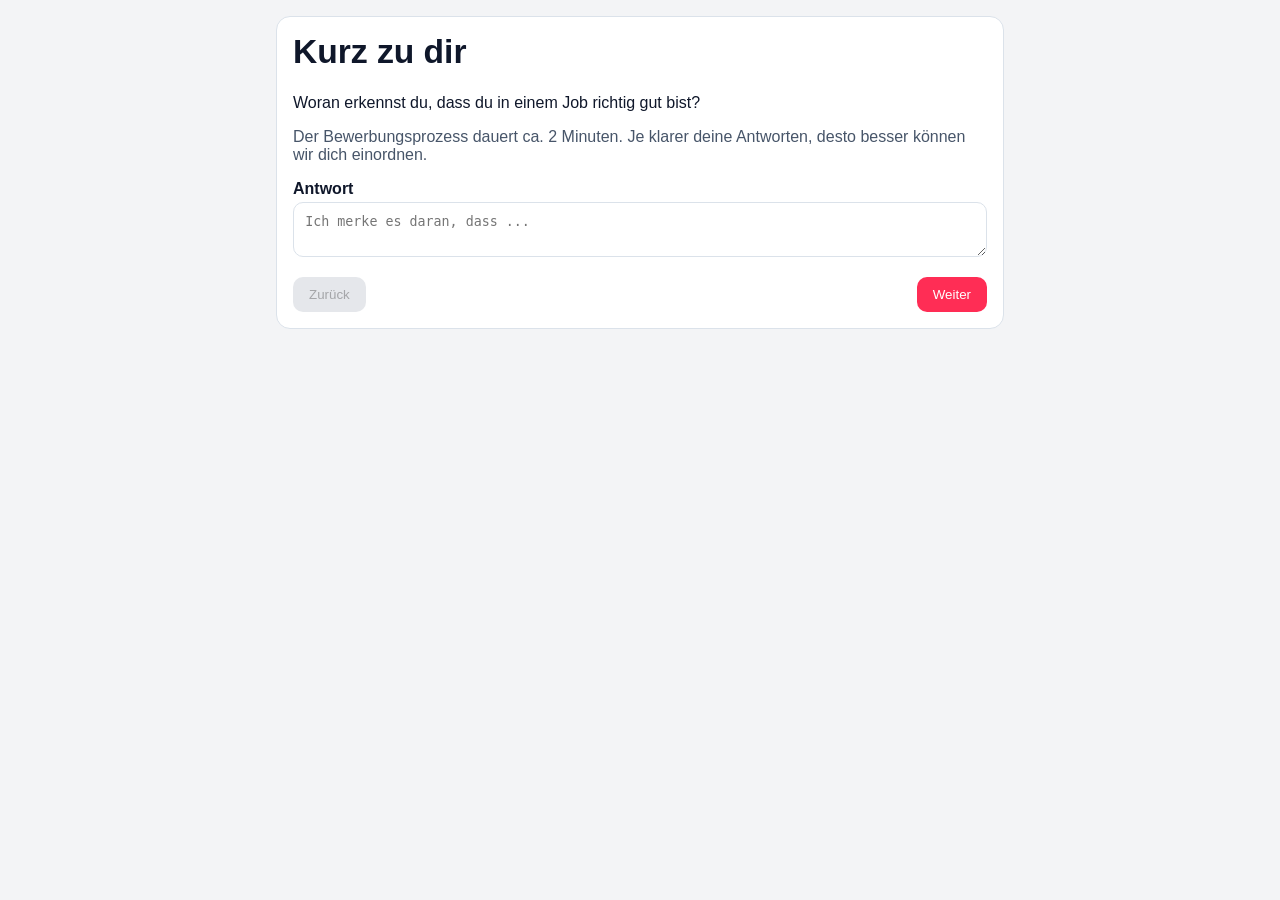
==== funnel/index.html @ 02d6e911 "Restructure project into landing and funnel modules" ====
<!doctype html>
<html lang="de">
  <head>
    <meta charset="UTF-8" />
    <meta name="viewport" content="width=device-width, initial-scale=1.0" />
    <title>Funnel</title>
    <link rel="stylesheet" href="./funnel.css" />
  </head>
  <body>
    <main class="wrap">
      <div id="app" class="card"></div>
    </main>
    <script src="./funnel.js" type="module"></script>
  </body>
</html>
---- funnel/funnel.css ----
:root { --primary:#ff2d55; --text:#0f172a; --bg:#f3f4f6; --card:#fff; --muted:#475569; --border:#dbe2ea; --btnText:#fff; --font:Inter,Arial,sans-serif; --base:16px; --h1:2rem; }
*{box-sizing:border-box}body{margin:0;font-family:var(--font);font-size:var(--base);background:var(--bg);color:var(--text)}
.wrap{max-width:760px;margin:0 auto;padding:1rem}.card{background:var(--card);border:1px solid var(--border);border-radius:14px;padding:1rem}
h1{font-size:var(--h1);margin-top:0}.muted{color:var(--muted)}label{display:block;font-weight:600;margin:.6rem 0 .3rem}
input,textarea,select{width:100%;padding:.7rem;border:1px solid var(--border);border-radius:10px}
.actions{display:flex;justify-content:space-between;margin-top:1rem;gap:.5rem}.btn{border:0;border-radius:10px;padding:.65rem 1rem;cursor:pointer}
.btn.primary{background:var(--primary);color:var(--btnText)}.btn.ghost{background:#e5e7eb}
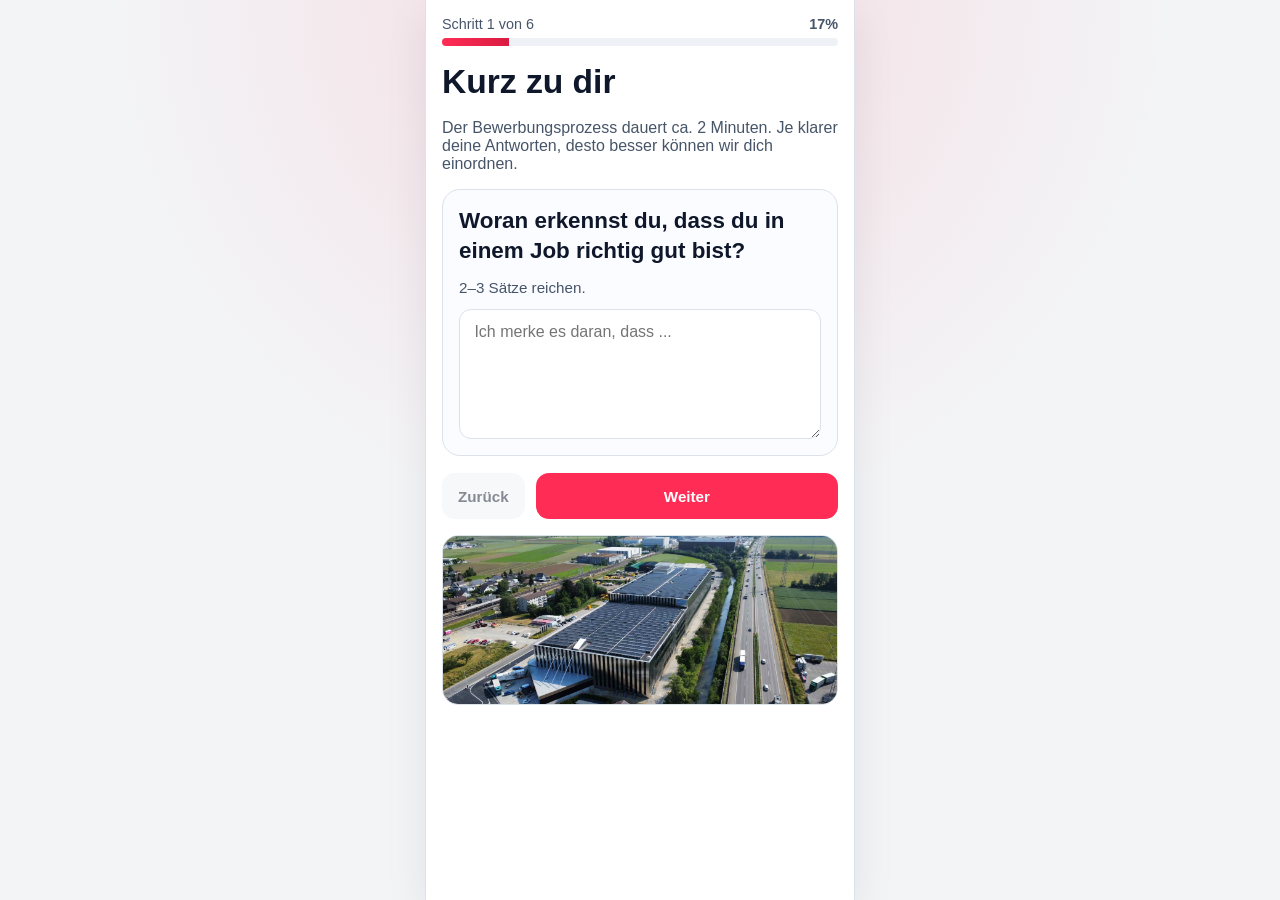
==== commit dce0e124: "Show modern funnel immediately without hero pre-screen" ====
--- a/funnel/index.html
+++ b/funnel/index.html
@@ -4,12 +4,12 @@
     <meta charset="UTF-8" />
     <meta name="viewport" content="width=device-width, initial-scale=1.0" />
     <title>Funnel</title>
-    <link rel="stylesheet" href="./funnel.css" />
+    <link rel="stylesheet" href="./funnel.css?v=20260305" />
   </head>
   <body>
     <main class="wrap">
       <div id="app" class="card"></div>
     </main>
-    <script src="./funnel.js" type="module"></script>
+    <script src="./funnel.js?v=20260305" type="module"></script>
   </body>
 </html>
--- a/funnel/funnel.css
+++ b/funnel/funnel.css
@@ -1,7 +1,160 @@
-:root { --primary:#ff2d55; --text:#0f172a; --bg:#f3f4f6; --card:#fff; --muted:#475569; --border:#dbe2ea; --btnText:#fff; --font:Inter,Arial,sans-serif; --base:16px; --h1:2rem; }
-*{box-sizing:border-box}body{margin:0;font-family:var(--font);font-size:var(--base);background:var(--bg);color:var(--text)}
-.wrap{max-width:760px;margin:0 auto;padding:1rem}.card{background:var(--card);border:1px solid var(--border);border-radius:14px;padding:1rem}
-h1{font-size:var(--h1);margin-top:0}.muted{color:var(--muted)}label{display:block;font-weight:600;margin:.6rem 0 .3rem}
-input,textarea,select{width:100%;padding:.7rem;border:1px solid var(--border);border-radius:10px}
-.actions{display:flex;justify-content:space-between;margin-top:1rem;gap:.5rem}.btn{border:0;border-radius:10px;padding:.65rem 1rem;cursor:pointer}
-.btn.primary{background:var(--primary);color:var(--btnText)}.btn.ghost{background:#e5e7eb}
+:root {
+  --primary: #ff2d55;
+  --secondary: #111827;
+  --text: #0f172a;
+  --bg: #f3f4f6;
+  --card: #fff;
+  --muted: #475569;
+  --border: #dbe2ea;
+  --btnText: #fff;
+  --font: Inter, Arial, sans-serif;
+  --base: 16px;
+  --h1: 2rem;
+  --h2: 1.3rem;
+}
+
+* { box-sizing: border-box; }
+body {
+  margin: 0;
+  font-family: var(--font);
+  font-size: var(--base);
+  background: var(--bg);
+  background-image: radial-gradient(circle at top, rgba(255,45,85,.12), transparent 48%);
+  color: var(--text);
+}
+
+.wrap {
+  min-height: 100dvh;
+  display: flex;
+  justify-content: center;
+}
+
+.card {
+  width: min(100vw, 430px);
+  min-height: 100dvh;
+  background: var(--card);
+  border-inline: 1px solid var(--border);
+  box-shadow: 0 14px 40px rgb(15 23 42 / 8%);
+  padding: 1rem;
+}
+
+.screen { display: flex; flex-direction: column; gap: 1rem; animation: fadeUp .35s ease; }
+.appHeader { display: grid; gap: .55rem; }
+.badge {
+  background: rgba(255,45,85,.12);
+  color: var(--primary);
+  border-radius: 999px;
+  padding: .35rem .7rem;
+  font-weight: 700;
+  width: fit-content;
+}
+
+h1 { margin: 0; font-size: var(--h1); line-height: 1.2; }
+h2 { margin: 0; font-size: var(--h2); line-height: 1.35; }
+.muted { color: var(--muted); margin: 0; }
+.helper { margin: 0; color: var(--muted); font-size: .95rem; }
+
+.progressWrap { display: grid; gap: .4rem; }
+.progressMeta { display: flex; justify-content: space-between; color: var(--muted); font-size: .9rem; }
+.progressTrack { height: 8px; border-radius: 999px; background: #eef2f6; overflow: hidden; }
+.progressBar { height: 100%; background: linear-gradient(90deg, var(--primary), #d91c42); transition: width .3s ease; }
+
+.questionCard {
+  background: #fbfcff;
+  border: 1px solid var(--border);
+  border-radius: 18px;
+  padding: 1rem;
+  display: grid;
+  gap: .8rem;
+}
+
+input, textarea {
+  width: 100%;
+  border: 1px solid var(--border);
+  border-radius: 12px;
+  padding: .85rem .9rem;
+  font-size: 1rem;
+  font-family: inherit;
+  color: var(--text);
+  background: #fff;
+}
+textarea { min-height: 130px; resize: vertical; }
+input:focus, textarea:focus {
+  border-color: var(--primary);
+  outline: 2px solid rgba(255,45,85,.25);
+}
+
+.choiceGrid { display: grid; grid-template-columns: 1fr; gap: .65rem; }
+.choiceGrid.multiple { grid-template-columns: repeat(2, minmax(0, 1fr)); }
+.choiceBtn {
+  border: 1px solid var(--border);
+  background: #fff;
+  border-radius: 14px;
+  padding: .85rem;
+  font-weight: 600;
+  color: var(--secondary);
+}
+.choiceBtn.active { border-color: var(--primary); background: rgba(255,45,85,.08); color: var(--primary); }
+
+.actions { display: flex; justify-content: space-between; gap: .7rem; margin-top: .1rem; }
+.actions.single { justify-content: stretch; }
+.btn {
+  border: 0;
+  border-radius: 13px;
+  padding: .9rem 1rem;
+  font-weight: 700;
+  font-size: .95rem;
+  cursor: pointer;
+}
+.btn:disabled { opacity: .5; cursor: not-allowed; }
+.btn.primary { background: var(--primary); color: var(--btnText); flex: 1; }
+.btn.ghost { background: #eef2f6; color: var(--text); }
+
+.formGrid { display: grid; gap: .7rem; }
+.formGrid label { display: grid; gap: .35rem; font-weight: 600; font-size: .93rem; }
+.heroImage {
+  width: 100%;
+  height: 170px;
+  object-fit: cover;
+  border-radius: 16px;
+  border: 1px solid var(--border);
+}
+
+.modalOverlay {
+  position: fixed;
+  inset: 0;
+  background: rgb(15 23 42 / 45%);
+  display: grid;
+  place-items: center;
+  padding: 1rem;
+}
+.modalCard {
+  width: min(92vw, 460px);
+  background: white;
+  border-radius: 18px;
+  padding: 1rem;
+  border: 1px solid var(--border);
+  display: grid;
+  gap: .7rem;
+}
+.summaryList {
+  margin: 0;
+  padding: .5rem;
+  list-style: none;
+  display: grid;
+  gap: .5rem;
+  max-height: 260px;
+  overflow: auto;
+  border: 1px solid var(--border);
+  border-radius: 12px;
+  background: #fbfcff;
+}
+.summaryList li { display: grid; gap: .15rem; padding-bottom: .45rem; border-bottom: 1px dashed var(--border); }
+.summaryList li:last-child { border-bottom: 0; padding-bottom: 0; }
+.summaryList strong { font-size: .82rem; color: var(--muted); }
+.summaryList span { font-size: .94rem; word-break: break-word; }
+
+@keyframes fadeUp {
+  from { opacity: 0; transform: translateY(8px); }
+  to { opacity: 1; transform: translateY(0); }
+}
